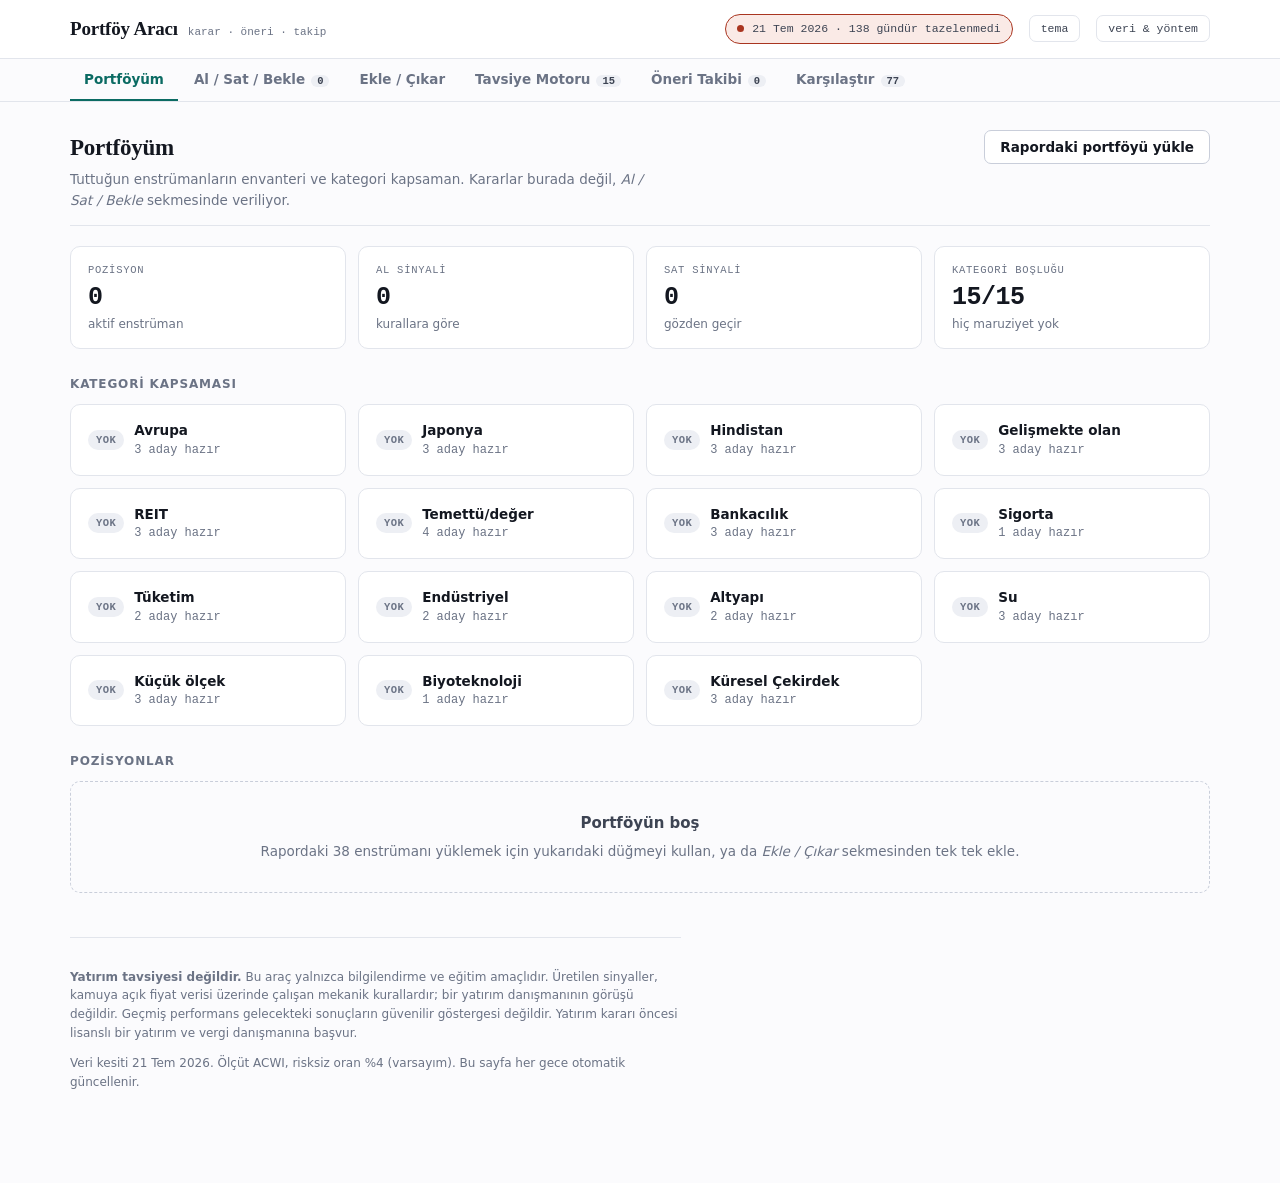
==== site/index.html @ 842c41c9 "İlk kurulum: portföy aracı + günlük veri hattı TEFAS ve Yahoo Finance'ten fiyat/künye çeken dayanıkl" ====
<!doctype html>
<html lang="tr">
<head>
<meta charset="utf-8">
<meta name="viewport" content="width=device-width, initial-scale=1">
<title>Portföy Aracı — Karar, Öneri ve Takip</title>
<meta name="description" content="TEFAS ve ABD ETF portföyü için kural tabanlı al/sat/bekle sinyalleri, kategori genişletme önerileri ve öneri performans takibi.">
<link rel="icon" href="data:image/svg+xml,<svg xmlns='http://www.w3.org/2000/svg' viewBox='0 0 100 100'><text y='.9em' font-size='90'>📊</text></svg>">
<link rel="stylesheet" href="styles.css">
</head>
<body>

<header class="topbar">
  <div class="topbar-in">
    <div class="brand">
      <h1>Portföy Aracı</h1>
      <span class="sub">karar · öneri · takip</span>
    </div>
    <div class="freshness" id="freshness" data-state="ok" title="Veri tazeliği">
      <span class="dot"></span><span id="freshText">yükleniyor…</span>
    </div>
    <button class="iconbtn" id="themeBtn" type="button" title="Tema değiştir">tema</button>
    <button class="iconbtn" id="drawerBtn" type="button">veri &amp; yöntem</button>
  </div>
</header>

<nav class="tabs" aria-label="Bölümler">
  <ul>
    <li><button type="button" data-tab="portfoy" aria-selected="true">Portföyüm</button></li>
    <li><button type="button" data-tab="karar" aria-selected="false">Al / Sat / Bekle<span class="badge" id="bKarar">0</span></button></li>
    <li><button type="button" data-tab="ekle" aria-selected="false">Ekle / Çıkar</button></li>
    <li><button type="button" data-tab="oneri" aria-selected="false">Tavsiye Motoru<span class="badge" id="bOneri">0</span></button></li>
    <li><button type="button" data-tab="takip" aria-selected="false">Öneri Takibi<span class="badge" id="bTakip">0</span></button></li>
    <li><button type="button" data-tab="pivot" aria-selected="false">Karşılaştır<span class="badge" id="bPivot">0</span></button></li>
  </ul>
</nav>

<div class="wrap">

  <!-- ============ PORTFÖYÜM ============ -->
  <section class="panel" id="p-portfoy">
    <div class="phead">
      <div class="t">
        <h2>Portföyüm</h2>
        <p>Tuttuğun enstrümanların envanteri ve kategori kapsaman. Kararlar burada değil,
           <em>Al / Sat / Bekle</em> sekmesinde veriliyor.</p>
      </div>
      <button class="btn ghost" id="seedBtn" type="button">Rapordaki portföyü yükle</button>
    </div>
    <div class="grid g4" id="portStats"></div>
    <h4 style="margin:26px 0 10px;font-size:12px;letter-spacing:.07em;text-transform:uppercase;color:var(--muted)">Kategori kapsaması</h4>
    <div class="grid g3" id="catCoverage"></div>
    <h4 style="margin:26px 0 10px;font-size:12px;letter-spacing:.07em;text-transform:uppercase;color:var(--muted)">Pozisyonlar</h4>
    <div id="portList"></div>
  </section>

  <!-- ============ AL/SAT/BEKLE ============ -->
  <section class="panel" id="p-karar" hidden>
    <div class="phead">
      <div class="t">
        <h2>Al / Sat / Bekle</h2>
        <p>Her pozisyon için kural tabanlı sinyal ve senin kararın <strong>ayrı ayrı</strong> tutulur.
           Sinyal bir öneri değil, ölçülebilir kuralların özetidir — kararı sen verirsin.</p>
      </div>
      <div class="seg" id="karFilter">
        <button type="button" data-f="hepsi" aria-pressed="true">Hepsi</button>
        <button type="button" data-f="AL" aria-pressed="false">Al</button>
        <button type="button" data-f="SAT" aria-pressed="false">Sat</button>
        <button type="button" data-f="BEKLE" aria-pressed="false">Bekle</button>
        <button type="button" data-f="ayrisan" aria-pressed="false">Ayrışan</button>
      </div>
    </div>
    <div class="note">
      <p class="nt">Sinyal nasıl üretiliyor</p>
      <p>İki sert kapı önce çalışır: <strong>bir yıldan kısa geçmiş</strong> ve
         <strong>doğrulanamamış kimlik</strong> doğrudan BEKLE verir — puanla telafi edilemez.
         Kapılardan geçenler alfa, Sharpe, maksimum düşüş, portföy içi çakışma, korelasyon ve
         gider oranı üzerinden puanlanır. <strong>Puan ≥ +3 → AL · ≤ −3 → SAT · arası BEKLE.</strong>
         Her kartta hangi kuralın ne yönde çalıştığı yazılıdır.</p>
    </div>
    <div class="grid" id="kararList"></div>
  </section>

  <!-- ============ EKLE / ÇIKAR ============ -->
  <section class="panel" id="p-ekle" hidden>
    <div class="phead">
      <div class="t">
        <h2>Ekle / Çıkar</h2>
        <p>Veri setinde bulunan bir kodu anında ekleyebilirsin. Bulunmayan bir kod istersen
           izleme listesine alınır ve <strong>ertesi günkü otomatik güncellemede</strong> araştırılıp veri setine katılır.</p>
      </div>
    </div>

    <div class="grid g2">
      <div class="card hi">
        <label class="fl" for="addInput">Fon / ETF kodu</label>
        <div style="display:flex;gap:8px">
          <input type="text" id="addInput" placeholder="örn. VGK, SCHD, TI2" autocomplete="off" spellcheck="false">
          <button class="btn" id="addBtn" type="button">Ekle</button>
        </div>
        <div id="addHint" style="margin-top:10px;font-size:13px;color:var(--muted)"></div>
        <div id="addResults" style="margin-top:12px"></div>
      </div>
      <div class="card">
        <div class="stat">
          <div class="k">İzleme listesi</div>
          <div class="v" id="queueCount">0</div>
          <div class="s">veri setinde olmayan, araştırılmak üzere kuyruğa alınan kodlar</div>
        </div>
        <div id="queueList" style="margin-top:12px"></div>
        <div style="margin-top:12px;display:flex;gap:8px;flex-wrap:wrap">
          <button class="btn ghost sm" id="queueCopy" type="button">İstek metnini kopyala</button>
          <button class="btn ghost sm" id="queueExport" type="button">watchlist.json indir</button>
        </div>
        <p style="font-size:12.5px;color:var(--muted);margin:10px 0 0">
          İndirdiğin dosyayı deponun kök dizinindeki <code style="font-family:var(--mono)">watchlist.json</code>
          ile değiştirip commit'lersen, sonraki günlük çalışma bu kodları otomatik çeker.
        </p>
      </div>
    </div>

    <h4 style="margin:26px 0 10px;font-size:12px;letter-spacing:.07em;text-transform:uppercase;color:var(--muted)">Çıkarılanlar</h4>
    <div id="removedList"></div>
  </section>

  <!-- ============ TAVSİYE MOTORU ============ -->
  <section class="panel" id="p-oneri" hidden>
    <div class="phead">
      <div class="t">
        <h2>Tavsiye Motoru</h2>
        <p>Portföyünde <strong>hiç maruziyetin olmayan</strong> kategoriler ve her biri için sıralanmış adaylar.
           Her istekte o kategoride henüz göstermediğim bir sonraki aday gelir.</p>
      </div>
      <button class="btn" id="newRecBtn" type="button">Yeni öneri getir</button>
    </div>
    <div class="note">
      <p class="nt">Sıralama nasıl yapılıyor</p>
      <p>Aday skoru dört bileşenden oluşur ve her kartta ayrı ayrı gösterilir:
         <strong>risk-ayarlı getiri</strong> (Sharpe), <strong>maliyet</strong> (gider oranı),
         <strong>çeşitlendirme katkısı</strong> (portföyünle en yüksek korelasyon — düşük olması iyi) ve
         <strong>ölçüt üstü getiri</strong> (alfa). Çeşitlendirme katkısına bilerek en yüksek ağırlığı verdim:
         zaten sahip olduğun bir riski tekrar satın almanın faydası yok.</p>
    </div>
    <div id="recCurrent"></div>
    <h4 style="margin:26px 0 10px;font-size:12px;letter-spacing:.07em;text-transform:uppercase;color:var(--muted)">Kategori boşlukları</h4>
    <div class="grid g2" id="gapList"></div>
  </section>

  <!-- ============ KARŞILAŞTIR (PİVOT) ============ -->
  <section class="panel" id="p-pivot" hidden>
    <div class="phead">
      <div class="t">
        <h2>Karşılaştır</h2>
        <p>Portföyündeki ve aday havuzundaki <strong id="pivotTotal">77</strong> enstrümanı serbestçe
           kesiştir: satıra ve sütuna istediğin boyutu koy, hücreye istediğin metriği ata.
           Bir hücreye tıklayınca altındaki fonları görürsün.</p>
      </div>
      <button class="btn ghost" id="pivotReset" type="button">Filtreleri temizle</button>
    </div>

    <div class="card" style="margin-bottom:16px">
      <div class="grid g4" style="margin-bottom:14px">
        <div>
          <label class="fl" for="pvRow">Satır</label>
          <select id="pvRow"></select>
        </div>
        <div>
          <label class="fl" for="pvCol">Sütun</label>
          <select id="pvCol"></select>
        </div>
        <div>
          <label class="fl" for="pvVal">Değer</label>
          <select id="pvVal"></select>
        </div>
        <div>
          <label class="fl" for="pvAgg">Toplama</label>
          <select id="pvAgg">
            <option value="ort">Ortalama</option>
            <option value="med">Medyan</option>
            <option value="top">Toplam</option>
            <option value="min">Min</option>
            <option value="mak">Maks</option>
          </select>
        </div>
      </div>
      <div id="pivotFilters"></div>
    </div>

    <div id="pivotTableWrap"></div>
    <div id="pivotDrill" style="margin-top:14px"></div>
  </section>

  <!-- ============ ÖNERİ TAKİBİ ============ -->
  <section class="panel" id="p-takip" hidden>
    <div class="phead">
      <div class="t">
        <h2>Öneri Takibi</h2>
        <p>Sana önerilen ama <strong>portföyüne eklemediğin</strong> fonların o günden bu yana gelişimi.
           Eklediklerin buradan çıkar — onlar artık bir portföy kararıdır, kaçırılmış bir öneri değil.</p>
      </div>
    </div>
    <div id="trackList"></div>
  </section>

  <footer class="legal">
    <p><strong>Yatırım tavsiyesi değildir.</strong> Bu araç yalnızca bilgilendirme ve eğitim amaçlıdır.
    Üretilen sinyaller, kamuya açık fiyat verisi üzerinde çalışan mekanik kurallardır; bir yatırım
    danışmanının görüşü değildir. Geçmiş performans gelecekteki sonuçların güvenilir göstergesi değildir.
    Yatırım kararı öncesi lisanslı bir yatırım ve vergi danışmanına başvur.</p>
    <p id="footMeta" style="margin-top:8px"></p>
  </footer>
</div>

<!-- ============ DRAWER ============ -->
<div class="drawer" id="drawer">
  <div class="sheet" role="dialog" aria-modal="true" aria-label="Veri ve yöntem">
    <div style="display:flex;align-items:flex-start;gap:12px">
      <div style="margin-right:auto">
        <h3>Veri &amp; Yöntem</h3>
        <p style="margin:0;color:var(--muted)" id="drawerMeta"></p>
      </div>
      <button class="iconbtn" id="drawerClose" type="button">kapat</button>
    </div>

    <p><a href="rapor.html" style="font-family:var(--mono);font-size:13px;color:var(--accent)">
      → 21 Tem 2026 tarihli ayrıntılı analiz raporu (sabit, güncellenmiyor)</a></p>

    <h4>Verinin kaynağı ve tazeliği</h4>
    <p>Fiyatlar her gece otomatik olarak TEFAS resmî API'sinden (TL cinsi fon fiyatları) ve
       Yahoo Finance'ten (USD cinsi ETF/hisse kapanışları) çekilir. Bir kaynak çökerse
       <strong>son başarılı veri korunur</strong> ve yukarıdaki tazelik göstergesi sararır —
       site boş veriyle bozulmaz.</p>
    <div id="healthBox"></div>

    <h4>Metodoloji</h4>
    <ul>
      <li><strong>Baz para birimi USD.</strong> TEFAS fonlarının TL fiyatları günlük USD/TRY ile
          bölünür; böylece TL değer kaybı kaynaklı yapay getiri ayrışır.</li>
      <li><strong>Beta ve korelasyon haftalık.</strong> TEFAS fon fiyatı gecikmeli açıklanır ve
          BIST/NYSE takvimleri örtüşmez; günlük veri betayı yapay olarak sıfıra çeker.</li>
      <li><strong>Bir yıldan kısa geçmişte yıllıklandırma yapılmaz.</strong> CAGR, Sharpe, Sortino
          ve alfa üretilmez — kısa seriyi yıllıklandırmak yanıltıcı sonuç verir.</li>
      <li><strong>Ölçüt MSCI ACWI</strong>, risksiz oran %4 (varsayım).</li>
      <li><strong>Çakışma yüzdeleri ilk ~25 varlık üzerinden</strong> hesaplanır, yani alt sınırdır.</li>
    </ul>

    <h4>Bilinen veri boşlukları</h4>
    <ul>
      <li>TEFAS fonlarının <strong>gider oranları</strong> kamuya açık API'de yayınlanmıyor.
          Bu fonlarda maliyet kuralı puanlamaya girmez — eksik veri ceza olarak yazılmaz.</li>
      <li>TEFAS fonlarının <strong>hisse bazlı içerikleri</strong> de yayınlanmıyor; bu yüzden
          TEFAS tarafındaki tekrar, çakışma yerine korelasyonla ölçülür.</li>
    </ul>

    <h4>Verilerin ve kararlarının saklanması</h4>
    <p>Portföyün, kararların ve öneri geçmişin <strong>yalnızca senin tarayıcında</strong> saklanır
       (localStorage). Sunucuya gönderilmez, depoya yazılmaz. Tarayıcı verisini temizlersen kaybolur —
       düzenli olarak yedek al.</p>
    <div style="display:flex;gap:8px;flex-wrap:wrap;margin-top:10px">
      <button class="btn ghost sm" id="exportBtn" type="button">Durumu indir (JSON)</button>
      <button class="btn ghost sm" id="importBtn" type="button">Yedekten yükle</button>
      <button class="btn ghost sm" id="resetBtn" type="button">Sıfırla</button>
      <input type="file" id="importFile" accept="application/json,.json" hidden>
    </div>
    <p style="margin-top:8px" id="lastExport"></p>
  </div>
</div>

<div class="toast" id="toast" hidden></div>

<script src="app.js"></script>
</body>
</html>
---- site/styles.css ----
/* Portföy aracı — rapor ile aynı jeton ailesi, farklı bilgi mimarisi.
   Rapor bir BELGE (tek kolon, kaydırılır); bu bir ARAÇ (sekmeli, taranır). */

:root {
  --bg: #FBFBFD; --surface: #FFFFFF; --surface-2: #F5F6F9; --surface-3: #EDEFF4;
  --ink: #131720; --ink-2: #3D4453; --muted: #6B7385;
  --rule: #E2E5EC; --rule-strong: #C9CEDA;
  --accent: #0B6B63; --accent-ink: #FFFFFF; --accent-soft: #E4F0EE;
  --pos: #0E7256; --neg: #A93520; --warn: #8A5A00;
  --pos-bg: #E6F2ED; --neg-bg: #FAEAE6; --warn-bg: #F8EFDC;
  --shadow: 0 1px 2px rgba(19,23,32,.05), 0 8px 24px -12px rgba(19,23,32,.12);

  --serif: ui-serif, "Iowan Old Style", "Palatino Linotype", Palatino, Georgia, serif;
  --sans: system-ui, -apple-system, "Segoe UI", Roboto, "Helvetica Neue", sans-serif;
  --mono: ui-monospace, "SF Mono", SFMono-Regular, Menlo, Consolas, monospace;
}
@media (prefers-color-scheme: dark) {
  :root {
    --bg: #0B0E13; --surface: #121722; --surface-2: #171D29; --surface-3: #1E2532;
    --ink: #E7EAF1; --ink-2: #B9C0CE; --muted: #868FA1;
    --rule: #222A38; --rule-strong: #333D4E;
    --accent: #46C9BC; --accent-ink: #06231F; --accent-soft: #10302E;
    --pos: #4FD198; --neg: #FF8E72; --warn: #EDB544;
    --pos-bg: #102A22; --neg-bg: #2E1712; --warn-bg: #2B2110;
    --shadow: 0 1px 2px rgba(0,0,0,.4), 0 8px 24px -12px rgba(0,0,0,.6);
  }
}
:root[data-theme="dark"] {
  --bg: #0B0E13; --surface: #121722; --surface-2: #171D29; --surface-3: #1E2532;
  --ink: #E7EAF1; --ink-2: #B9C0CE; --muted: #868FA1;
  --rule: #222A38; --rule-strong: #333D4E;
  --accent: #46C9BC; --accent-ink: #06231F; --accent-soft: #10302E;
  --pos: #4FD198; --neg: #FF8E72; --warn: #EDB544;
  --pos-bg: #102A22; --neg-bg: #2E1712; --warn-bg: #2B2110;
  --shadow: 0 1px 2px rgba(0,0,0,.4), 0 8px 24px -12px rgba(0,0,0,.6);
}
:root[data-theme="light"] {
  --bg: #FBFBFD; --surface: #FFFFFF; --surface-2: #F5F6F9; --surface-3: #EDEFF4;
  --ink: #131720; --ink-2: #3D4453; --muted: #6B7385;
  --rule: #E2E5EC; --rule-strong: #C9CEDA;
  --accent: #0B6B63; --accent-ink: #FFFFFF; --accent-soft: #E4F0EE;
  --pos: #0E7256; --neg: #A93520; --warn: #8A5A00;
  --pos-bg: #E6F2ED; --neg-bg: #FAEAE6; --warn-bg: #F8EFDC;
  --shadow: 0 1px 2px rgba(19,23,32,.05), 0 8px 24px -12px rgba(19,23,32,.12);
}

* { box-sizing: border-box; }
html { -webkit-text-size-adjust: 100%; }
body {
  margin: 0; background: var(--bg); color: var(--ink);
  font-family: var(--sans); font-size: 15px; line-height: 1.55;
  -webkit-font-smoothing: antialiased;
}
.num { font-family: var(--mono); font-variant-numeric: tabular-nums; }
.pos { color: var(--pos); } .neg { color: var(--neg); } .warnc { color: var(--warn); }
.wrap { max-width: 1180px; margin: 0 auto; padding: 0 20px 80px; }

/* ---------- üst şerit ---------- */
.topbar { border-bottom: 1px solid var(--rule); background: var(--surface); }
.topbar-in {
  max-width: 1180px; margin: 0 auto; padding: 14px 20px;
  display: flex; align-items: center; gap: 16px; flex-wrap: wrap;
}
.brand { display: flex; align-items: baseline; gap: 10px; margin-right: auto; }
.brand h1 {
  font-family: var(--serif); font-size: 19px; font-weight: 600; margin: 0;
  letter-spacing: -.01em;
}
.brand .sub { font-family: var(--mono); font-size: 11px; color: var(--muted); }

.freshness {
  display: flex; align-items: center; gap: 8px;
  font-family: var(--mono); font-size: 11.5px;
  padding: 5px 11px; border-radius: 100px; border: 1px solid var(--rule);
  background: var(--surface-2); color: var(--ink-2);
}
.freshness .dot { width: 7px; height: 7px; border-radius: 50%; background: var(--pos); flex: none; }
.freshness[data-state="stale"] .dot { background: var(--warn); }
.freshness[data-state="broken"] .dot { background: var(--neg); }
.freshness[data-state="stale"] { border-color: var(--warn); background: var(--warn-bg); }
.freshness[data-state="broken"] { border-color: var(--neg); background: var(--neg-bg); }

.iconbtn {
  border: 1px solid var(--rule); background: var(--surface); color: var(--ink-2);
  border-radius: 7px; padding: 6px 11px; cursor: pointer;
  font-family: var(--mono); font-size: 11.5px;
}
.iconbtn:hover { background: var(--surface-2); color: var(--ink); }
.iconbtn:focus-visible { outline: 2px solid var(--accent); outline-offset: 1px; }

/* ---------- sekmeler ---------- */
nav.tabs {
  position: sticky; top: 0; z-index: 30;
  background: color-mix(in srgb, var(--bg) 93%, transparent);
  backdrop-filter: blur(10px);
  border-bottom: 1px solid var(--rule);
  overflow-x: auto;
}
nav.tabs ul {
  display: flex; gap: 2px; list-style: none; margin: 0 auto; padding: 0 20px;
  max-width: 1180px; white-space: nowrap;
}
nav.tabs button {
  border: none; background: none; cursor: pointer; color: var(--muted);
  font-family: var(--sans); font-size: 13.5px; font-weight: 550;
  padding: 12px 14px; border-bottom: 2px solid transparent;
}
nav.tabs button:hover { color: var(--ink); }
nav.tabs button[aria-selected="true"] { color: var(--accent); border-bottom-color: var(--accent); }
nav.tabs button:focus-visible { outline: 2px solid var(--accent); outline-offset: -2px; }
nav.tabs .badge {
  display: inline-block; margin-left: 6px; padding: 0 6px; border-radius: 100px;
  background: var(--surface-3); color: var(--ink-2);
  font-family: var(--mono); font-size: 10.5px; font-weight: 600;
}

/* ---------- panel başlığı ---------- */
.panel { padding-top: 28px; }
.panel[hidden] { display: none; }
.phead {
  display: flex; align-items: flex-start; gap: 16px; flex-wrap: wrap;
  margin-bottom: 20px; padding-bottom: 14px; border-bottom: 1px solid var(--rule);
}
.phead .t { margin-right: auto; }
.phead h2 {
  font-family: var(--serif); font-size: 23px; font-weight: 600;
  margin: 0 0 4px; letter-spacing: -.01em;
}
.phead p { margin: 0; color: var(--muted); font-size: 13.5px; max-width: 68ch; }

.btn {
  border: 1px solid var(--accent); background: var(--accent); color: var(--accent-ink);
  border-radius: 7px; padding: 8px 15px; cursor: pointer;
  font-family: var(--sans); font-size: 13.5px; font-weight: 600;
}
.btn:hover { filter: brightness(1.08); }
.btn:disabled { opacity: .45; cursor: not-allowed; filter: none; }
.btn:focus-visible { outline: 2px solid var(--accent); outline-offset: 2px; }
.btn.ghost { background: var(--surface); color: var(--ink); border-color: var(--rule-strong); }
.btn.ghost:hover { background: var(--surface-2); }
.btn.sm { padding: 5px 10px; font-size: 12px; }

/* ---------- kartlar / ızgara ---------- */
.grid { display: grid; gap: 12px; }
.g2 { grid-template-columns: repeat(auto-fit, minmax(330px, 1fr)); }
.g3 { grid-template-columns: repeat(auto-fit, minmax(230px, 1fr)); }
.g4 { grid-template-columns: repeat(auto-fit, minmax(170px, 1fr)); }

.card {
  background: var(--surface); border: 1px solid var(--rule);
  border-radius: 10px; padding: 15px 17px;
}
.card.hi { box-shadow: var(--shadow); }
.stat .k {
  font-family: var(--mono); font-size: 10.5px; letter-spacing: .07em;
  text-transform: uppercase; color: var(--muted); margin-bottom: 6px;
}
.stat .v {
  font-family: var(--mono); font-variant-numeric: tabular-nums;
  font-size: 25px; font-weight: 600; line-height: 1.05; letter-spacing: -.02em;
}
.stat .s { font-size: 12px; color: var(--muted); margin-top: 4px; }

/* ---------- çipler ---------- */
.chip {
  display: inline-block; padding: 2px 8px; border-radius: 100px;
  font-family: var(--mono); font-size: 10.5px; font-weight: 650;
  letter-spacing: .04em; text-transform: uppercase; white-space: nowrap;
}
.chip-al { background: var(--pos-bg); color: var(--pos); }
.chip-sat { background: var(--neg-bg); color: var(--neg); }
.chip-bekle { background: var(--warn-bg); color: var(--warn); }
.chip-n { background: var(--surface-3); color: var(--muted); }
.chip-acc { background: var(--accent-soft); color: var(--accent); }

/* ---------- tablo ---------- */
.scroll { overflow-x: auto; border: 1px solid var(--rule); border-radius: 10px; background: var(--surface); }
table { border-collapse: collapse; width: 100%; font-size: 13px; }
th, td { padding: 8px 12px; text-align: right; white-space: nowrap; border-bottom: 1px solid var(--rule); }
th {
  background: var(--surface-2); font-size: 10.5px; font-weight: 700;
  letter-spacing: .05em; text-transform: uppercase; color: var(--muted);
  position: sticky; top: 0; z-index: 1;
}
th:first-child, td:first-child { text-align: left; }
td.l, th.l { text-align: left; white-space: normal; }
tbody tr:last-child td { border-bottom: none; }
tbody tr:hover { background: var(--surface-2); }
.tick { font-family: var(--mono); font-weight: 650; font-size: 12.5px; }

/* ---------- karar satırı ---------- */
.decision {
  display: grid; grid-template-columns: 1fr auto; gap: 14px; align-items: start;
  background: var(--surface); border: 1px solid var(--rule);
  border-left: 3px solid var(--rule-strong); border-radius: 0 10px 10px 0;
  padding: 14px 16px;
}
.decision[data-sig="AL"] { border-left-color: var(--pos); }
.decision[data-sig="SAT"] { border-left-color: var(--neg); }
.decision[data-sig="BEKLE"] { border-left-color: var(--warn); }
.decision .hd { display: flex; align-items: center; gap: 9px; flex-wrap: wrap; margin-bottom: 7px; }
.decision .nm { font-size: 13px; color: var(--muted); }
.decision ul { margin: 6px 0 0; padding-left: 17px; font-size: 12.5px; color: var(--ink-2); }
.decision li { margin-bottom: 3px; }
.actions { display: flex; flex-direction: column; gap: 6px; align-items: stretch; }
.actions .row { display: flex; gap: 5px; }
.actions label {
  font-family: var(--mono); font-size: 10px; letter-spacing: .06em;
  text-transform: uppercase; color: var(--muted); text-align: right;
}
.seg { display: inline-flex; border: 1px solid var(--rule-strong); border-radius: 7px; overflow: hidden; }
.seg button {
  border: none; background: var(--surface); color: var(--muted); cursor: pointer;
  font-family: var(--mono); font-size: 11px; font-weight: 650; padding: 5px 10px;
  border-right: 1px solid var(--rule);
}
.seg button:last-child { border-right: none; }
.seg button:hover { background: var(--surface-2); color: var(--ink); }
.seg button[aria-pressed="true"] { background: var(--accent); color: var(--accent-ink); }
.seg button:focus-visible { outline: 2px solid var(--accent); outline-offset: -2px; }

/* ---------- form ---------- */
input[type="text"], input[type="number"], textarea, select {
  font-family: var(--sans); font-size: 14px; color: var(--ink);
  background: var(--surface); border: 1px solid var(--rule-strong);
  border-radius: 7px; padding: 8px 11px; width: 100%;
}
input:focus, textarea:focus, select:focus { outline: 2px solid var(--accent); outline-offset: -1px; border-color: var(--accent); }
label.fl {
  display: block; font-family: var(--mono); font-size: 10.5px; letter-spacing: .06em;
  text-transform: uppercase; color: var(--muted); margin-bottom: 5px;
}

/* ---------- uyarı kutuları ---------- */
.note {
  border: 1px solid var(--rule); border-left: 3px solid var(--accent);
  background: var(--surface); border-radius: 0 9px 9px 0;
  padding: 13px 16px; margin-bottom: 16px; font-size: 13.5px;
}
.note.warn { border-left-color: var(--warn); background: var(--warn-bg); }
.note.crit { border-left-color: var(--neg); background: var(--neg-bg); }
.note .nt {
  font-family: var(--mono); font-size: 10.5px; font-weight: 700;
  letter-spacing: .09em; text-transform: uppercase; margin-bottom: 5px; color: var(--accent);
}
.note.warn .nt { color: var(--warn); } .note.crit .nt { color: var(--neg); }
.note p { margin: 0; }
.note p + p { margin-top: 7px; }

.empty {
  border: 1px dashed var(--rule-strong); border-radius: 10px;
  padding: 30px 22px; text-align: center; color: var(--muted); font-size: 13.5px;
}
.empty strong { display: block; color: var(--ink-2); font-size: 15px; margin-bottom: 6px; }

/* ---------- sparkline ---------- */
.spark { display: block; width: 100%; height: 44px; overflow: visible; }
.spark path.line { fill: none; stroke: var(--accent); stroke-width: 1.6; }
.spark path.area { fill: var(--accent); opacity: .10; stroke: none; }
.spark circle.end { fill: var(--accent); }
.spark line.base { stroke: var(--rule-strong); stroke-width: 1; stroke-dasharray: 2 3; }

/* ---------- drawer ---------- */
.drawer {
  position: fixed; inset: 0; z-index: 60; display: none;
  background: rgba(8,11,16,.45);
}
.drawer[open] { display: block; }
.drawer .sheet {
  position: absolute; right: 0; top: 0; bottom: 0; width: min(520px, 94vw);
  background: var(--surface); border-left: 1px solid var(--rule-strong);
  padding: 22px; overflow-y: auto;
}
.drawer h3 { font-family: var(--serif); font-size: 19px; margin: 0 0 4px; }
.drawer h4 {
  font-size: 11.5px; font-weight: 700; letter-spacing: .07em; text-transform: uppercase;
  color: var(--muted); margin: 22px 0 8px;
}
.drawer p, .drawer li { font-size: 13.5px; color: var(--ink-2); }
.drawer code {
  font-family: var(--mono); font-size: 12px; background: var(--surface-2);
  padding: 1px 5px; border-radius: 3px; word-break: break-all;
}

/* ---------- pivot: filtre çipleri ---------- */
.filtergrp { margin-bottom: 12px; }
.filtergrp:last-child { margin-bottom: 0; }
.filtergrp .fl2 {
  font-family: var(--mono); font-size: 10.5px; letter-spacing: .06em; text-transform: uppercase;
  color: var(--muted); margin-bottom: 6px; display: flex; align-items: center; gap: 8px;
}
.filtergrp .fl2 button {
  border: none; background: none; color: var(--accent); cursor: pointer;
  font-family: var(--mono); font-size: 10px; text-transform: none; letter-spacing: 0;
}
.chiprow { display: flex; flex-wrap: wrap; gap: 6px; }
.fchip {
  border: 1px solid var(--rule-strong); background: var(--surface); color: var(--ink-2);
  border-radius: 100px; padding: 4px 11px; cursor: pointer;
  font-family: var(--sans); font-size: 12px; font-weight: 550;
}
.fchip:hover { background: var(--surface-2); }
.fchip[aria-pressed="true"] { background: var(--accent); border-color: var(--accent); color: var(--accent-ink); }
.fchip .n { font-family: var(--mono); opacity: .7; margin-left: 5px; }
.fchip:focus-visible { outline: 2px solid var(--accent); outline-offset: 1px; }

/* ---------- pivot: ısı haritalı tablo ---------- */
.pivot-table { border-collapse: collapse; width: 100%; font-size: 13px; }
.pivot-table th, .pivot-table td {
  padding: 0; border: 1px solid var(--rule); text-align: center; white-space: nowrap;
}
.pivot-table th {
  background: var(--surface-2); font-size: 11px; font-weight: 700; padding: 8px 12px;
  color: var(--ink-2); position: sticky; top: 0;
}
.pivot-table th.rowhead {
  text-align: left; background: var(--surface-3); position: sticky; left: 0; z-index: 2;
  font-family: var(--mono); font-weight: 650;
}
.pivot-table th.corner { position: sticky; left: 0; top: 0; z-index: 3; }
.pcell {
  display: block; width: 100%; height: 100%; padding: 10px 14px; cursor: pointer;
  border: none; background: none; font-family: var(--mono); font-variant-numeric: tabular-nums;
  font-size: 13px; font-weight: 600; color: var(--ink);
}
.pcell:hover { outline: 2px solid var(--accent); outline-offset: -2px; }
.pcell:focus-visible { outline: 2px solid var(--accent); outline-offset: -2px; }
.pcell .n { display: block; font-size: 10px; font-weight: 500; color: var(--muted); margin-top: 2px; }
.pcell.empty { color: var(--muted); font-weight: 400; cursor: default; }
.pcell.selected { outline: 2px solid var(--ink); outline-offset: -2px; }

.drill-list { display: flex; flex-direction: column; gap: 1px; }
.drill-row {
  display: grid; grid-template-columns: 70px 1fr auto; gap: 12px; align-items: center;
  background: var(--surface); padding: 8px 14px; border-bottom: 1px solid var(--rule);
}
.drill-row:first-child { border-radius: 10px 10px 0 0; }
.drill-row:last-child { border-radius: 0 0 10px 10px; border-bottom: none; }
.drill-row .nm { font-size: 12.5px; color: var(--muted); overflow: hidden; text-overflow: ellipsis; }

footer.legal {
  margin-top: 44px; padding-top: 18px; border-top: 1px solid var(--rule);
  font-size: 12px; color: var(--muted); max-width: 80ch;
}

.toast {
  position: fixed; left: 50%; bottom: 26px; transform: translateX(-50%);
  background: var(--ink); color: var(--bg); padding: 10px 18px; border-radius: 8px;
  font-size: 13.5px; z-index: 80; box-shadow: var(--shadow);
}
.toast[hidden] { display: none; }

@media (max-width: 640px) {
  .wrap { padding: 0 14px 60px; }
  .decision { grid-template-columns: 1fr; }
  .actions { align-items: flex-start; }
  .actions label { text-align: left; }
}
@media (prefers-reduced-motion: reduce) { * { animation: none !important; transition: none !important; } }
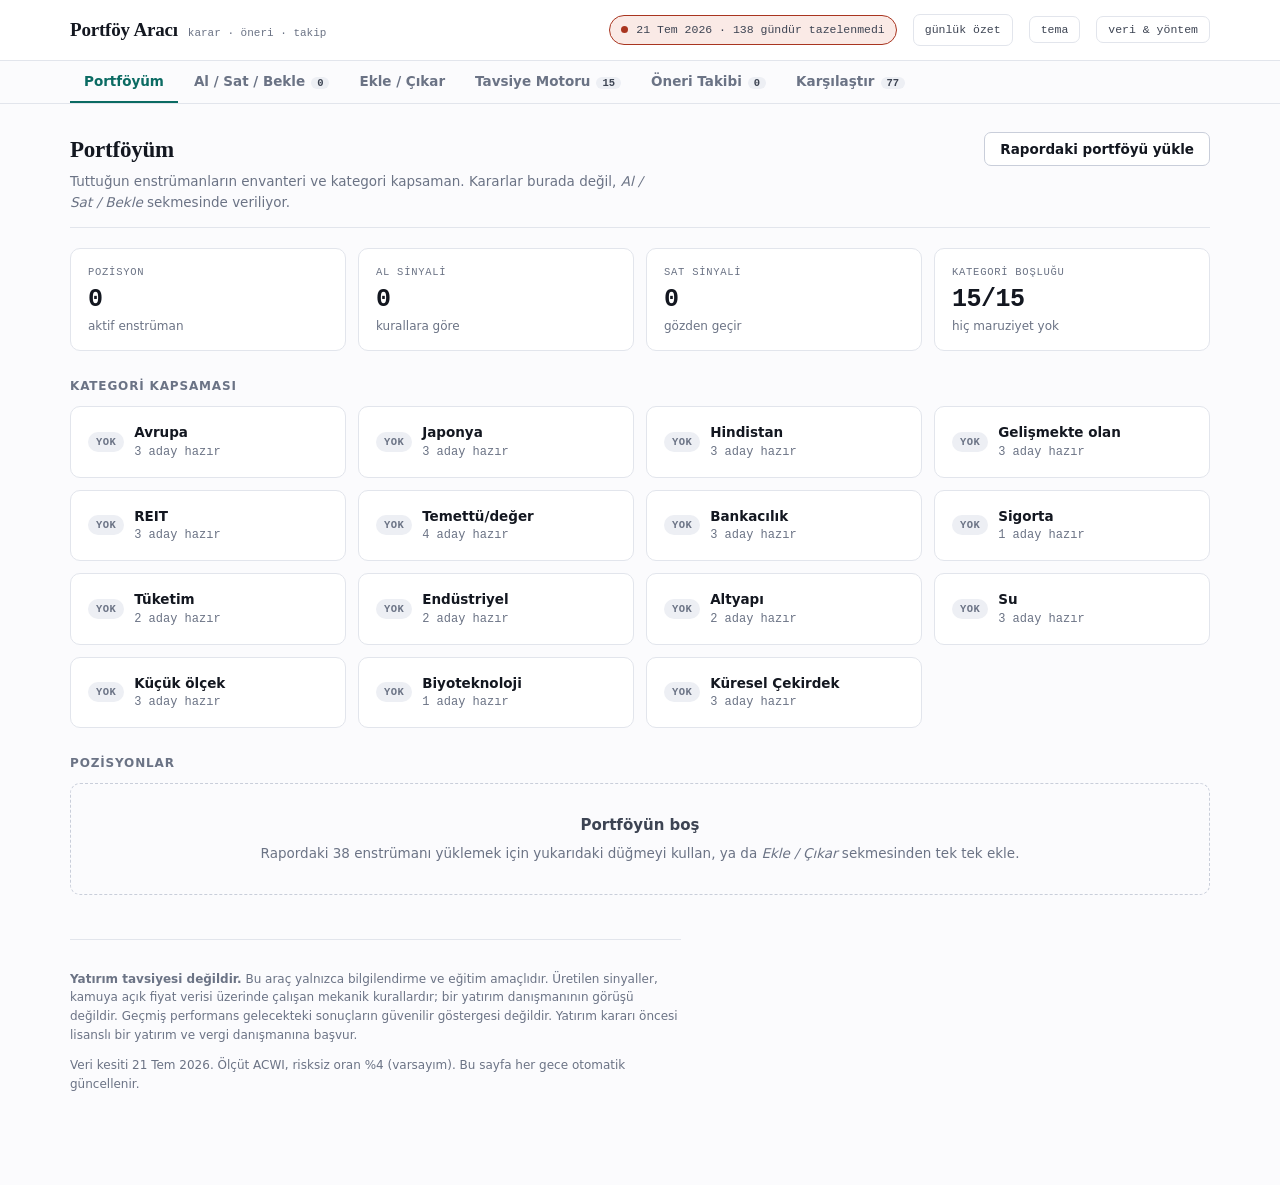
==== commit ac9cc5fc: "Enstrüman detay paneli, serbest fon karşılaştırma ve günlük özet sayfası - Her enstrümana aynı temad" ====
--- a/site/index.html
+++ b/site/index.html
@@ -19,6 +19,7 @@
     <div class="freshness" id="freshness" data-state="ok" title="Veri tazeliği">
       <span class="dot"></span><span id="freshText">yükleniyor…</span>
     </div>
+    <a class="iconbtn" href="ozet.html" style="text-decoration:none;display:inline-block" title="Maile eklemek için sabit link">günlük özet</a>
     <button class="iconbtn" id="themeBtn" type="button" title="Tema değiştir">tema</button>
     <button class="iconbtn" id="drawerBtn" type="button">veri &amp; yöntem</button>
   </div>
@@ -158,6 +159,23 @@
       <button class="btn ghost" id="pivotReset" type="button">Filtreleri temizle</button>
     </div>
 
+    <h3 style="margin:0 0 10px">Fonları yan yana karşılaştır</h3>
+    <p style="margin:0 0 12px;color:var(--muted);font-size:13.5px">
+      Birkaç fon seç, tüm metrikleri tek tabloda yan yana gör. Bir kodun üstüne tıklayınca
+      tam geçmişini ve emsal karşılaştırmasını gösteren detay paneli açılır.
+    </p>
+    <div class="card" style="margin-bottom:24px">
+      <div class="cmp-pick-row">
+        <div class="cmp-results" style="flex:1">
+          <input type="text" id="cmpInput" placeholder="Fon veya ETF ara (örn. QQQM, sağlık, Avrupa)" autocomplete="off" spellcheck="false">
+          <div id="cmpDropdown"></div>
+        </div>
+        <span style="font-size:12px;color:var(--muted)" id="cmpCount">0/6 seçili</span>
+      </div>
+      <div id="cmpTable"></div>
+    </div>
+
+    <h3 style="margin:0 0 10px">Grup karşılaştırma (pivot)</h3>
     <div class="card" style="margin-bottom:16px">
       <div class="grid g4" style="margin-bottom:14px">
         <div>
@@ -266,6 +284,17 @@
   </div>
 </div>
 
+<!-- ============ ENSTRÜMAN DETAYI ============ -->
+<div class="drawer" id="detailDrawer">
+  <div class="sheet" role="dialog" aria-modal="true" aria-label="Enstrüman detayı">
+    <div style="display:flex;align-items:flex-start;gap:12px;margin-bottom:16px">
+      <div id="detailHead" style="margin-right:auto"></div>
+      <button class="iconbtn" id="detailClose" type="button">kapat</button>
+    </div>
+    <div id="detailBody"></div>
+  </div>
+</div>
+
 <div class="toast" id="toast" hidden></div>
 
 <script src="app.js"></script>
--- a/site/styles.css
+++ b/site/styles.css
@@ -187,6 +187,12 @@
 tbody tr:last-child td { border-bottom: none; }
 tbody tr:hover { background: var(--surface-2); }
 .tick { font-family: var(--mono); font-weight: 650; font-size: 12.5px; }
+.tick-btn {
+  background: none; border: none; padding: 0; margin: 0; cursor: pointer;
+  color: var(--ink); text-decoration-color: var(--accent); text-underline-offset: 3px;
+}
+.tick-btn:hover { color: var(--accent); text-decoration: underline; }
+.tick-btn:focus-visible { outline: 2px solid var(--accent); outline-offset: 2px; border-radius: 2px; }
 
 /* ---------- karar satırı ---------- */
 .decision {
@@ -271,6 +277,8 @@
   background: var(--surface); border-left: 1px solid var(--rule-strong);
   padding: 22px; overflow-y: auto;
 }
+/* Detay paneli geniş bir emsal karşılaştırma tablosu taşıyor — daha geniş. */
+#detailDrawer .sheet { width: min(760px, 96vw); }
 .drawer h3 { font-family: var(--serif); font-size: 19px; margin: 0 0 4px; }
 .drawer h4 {
   font-size: 11.5px; font-weight: 700; letter-spacing: .07em; text-transform: uppercase;
@@ -281,6 +289,54 @@
   font-family: var(--mono); font-size: 12px; background: var(--surface-2);
   padding: 1px 5px; border-radius: 3px; word-break: break-all;
 }
+
+/* ---------- detay paneli: aralık grafiği ---------- */
+.detail-chart { width: 100%; height: 150px; display: block; overflow: visible; }
+.detail-chart .grid-line { stroke: var(--rule); stroke-width: 1; }
+.detail-chart .line { fill: none; stroke: var(--accent); stroke-width: 1.8; }
+.detail-chart .line.neg-line { stroke: var(--neg); }
+.detail-chart .area { fill: var(--accent); opacity: .09; stroke: none; }
+.detail-chart .area.neg-area { fill: var(--neg); }
+.detail-chart .end { fill: var(--accent); }
+.detail-chart .end.neg-end { fill: var(--neg); }
+.detail-chart .axlab { font-family: var(--mono); font-size: 10px; fill: var(--muted); }
+.range-headline {
+  display: flex; align-items: baseline; gap: 12px; margin-bottom: 10px; flex-wrap: wrap;
+}
+.range-headline .big { font-family: var(--mono); font-variant-numeric: tabular-nums;
+  font-size: 32px; font-weight: 650; letter-spacing: -.02em; }
+.range-headline .lbl { font-size: 12.5px; color: var(--muted); }
+
+/* ---------- emsal / karşılaştırma tablosu ---------- */
+.cmp-row-self { background: var(--accent-soft); }
+.cmp-row-self td:first-child { font-weight: 700; }
+.fee-flag { font-size: 12px; color: var(--warn); margin-top: 8px; }
+.cmp-remove {
+  border: none; background: none; color: var(--muted); cursor: pointer;
+  font-size: 15px; line-height: 1; padding: 2px 4px;
+}
+.cmp-remove:hover { color: var(--neg); }
+.cmp-pick-row { display: flex; gap: 8px; align-items: center; margin-bottom: 12px; }
+.cmp-pick-row input { flex: 1; }
+.cmp-results {
+  position: relative;
+}
+.cmp-dropdown {
+  position: absolute; top: calc(100% + 4px); left: 0; right: 0; z-index: 10;
+  background: var(--surface); border: 1px solid var(--rule-strong); border-radius: 8px;
+  box-shadow: var(--shadow); max-height: 260px; overflow-y: auto;
+}
+.cmp-dropdown .item {
+  display: flex; align-items: center; gap: 9px; padding: 8px 12px; cursor: pointer;
+  border-bottom: 1px solid var(--rule);
+  background: none; border-left: none; border-right: none; border-top: none;
+  width: 100%; text-align: left; font: inherit; color: inherit;
+}
+.cmp-dropdown .item:focus-visible { outline: 2px solid var(--accent); outline-offset: -2px; }
+.cmp-dropdown .item:last-child { border-bottom: none; }
+.cmp-dropdown .item:hover { background: var(--surface-2); }
+.cmp-dropdown .nm2 { font-size: 12.5px; color: var(--muted); overflow: hidden;
+  text-overflow: ellipsis; white-space: nowrap; margin-right: auto; }
 
 /* ---------- pivot: filtre çipleri ---------- */
 .filtergrp { margin-bottom: 12px; }
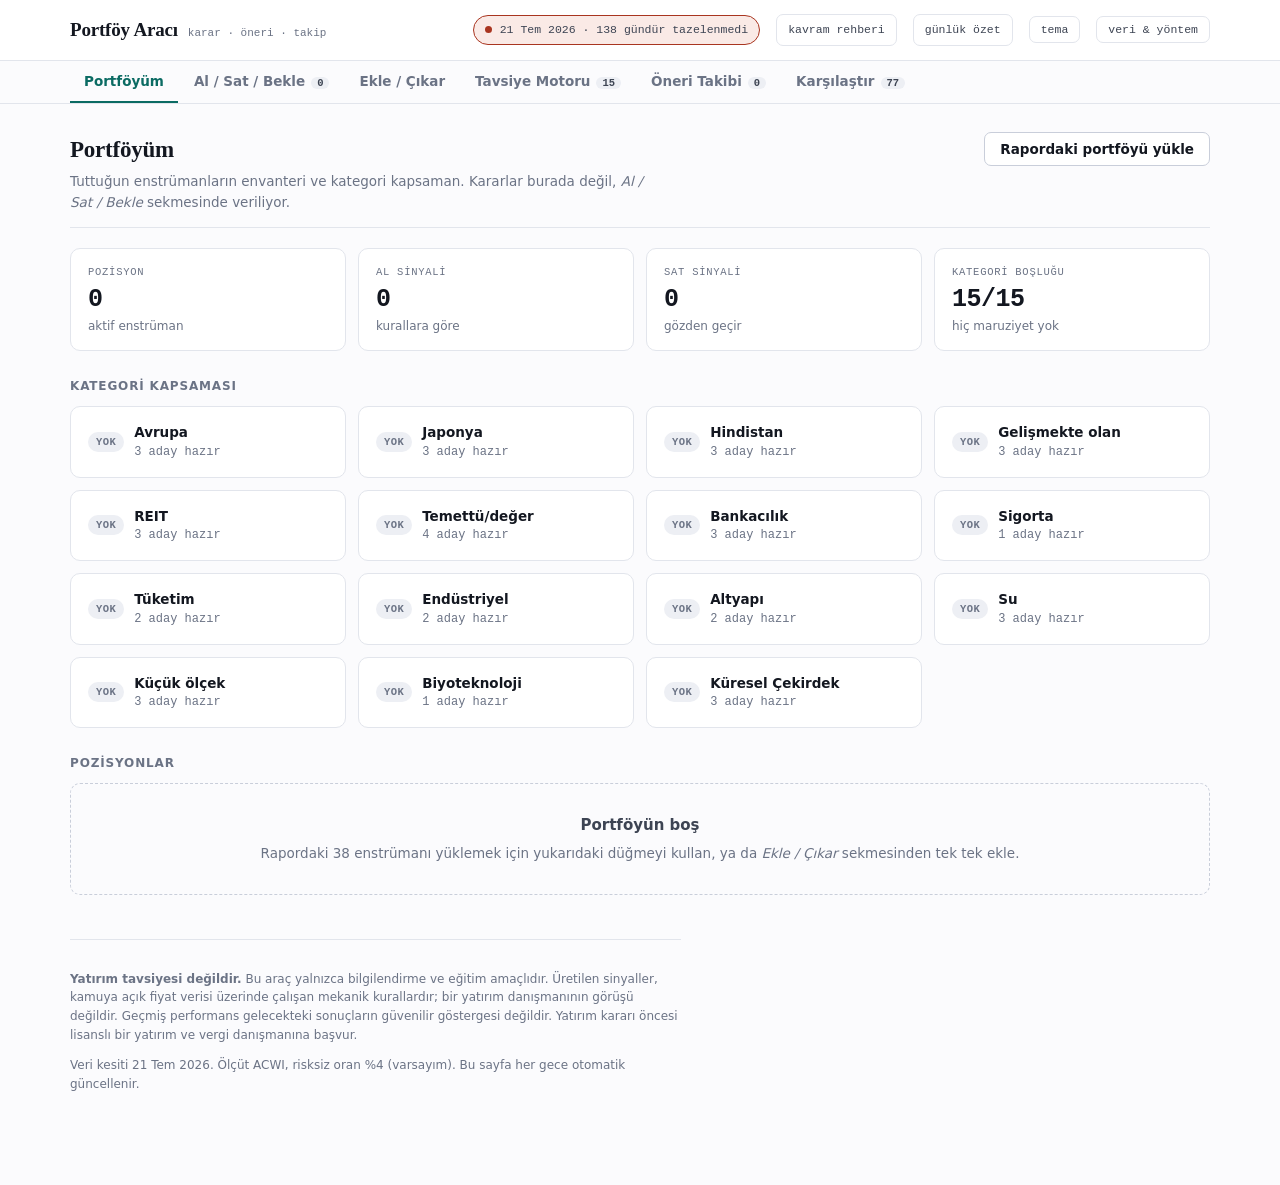
==== commit 13f7872c: "Kavram rehberi: metrikleri gerçek portföy verisiyle örnekleyen sayfa Yeni rehber.html — ozet.html gi" ====
--- a/site/index.html
+++ b/site/index.html
@@ -19,6 +19,7 @@
     <div class="freshness" id="freshness" data-state="ok" title="Veri tazeliği">
       <span class="dot"></span><span id="freshText">yükleniyor…</span>
     </div>
+    <a class="iconbtn" href="rehber.html" style="text-decoration:none;display:inline-block" title="Metrikleri gerçek örneklerle açıklayan rehber">kavram rehberi</a>
     <a class="iconbtn" href="ozet.html" style="text-decoration:none;display:inline-block" title="Maile eklemek için sabit link">günlük özet</a>
     <button class="iconbtn" id="themeBtn" type="button" title="Tema değiştir">tema</button>
     <button class="iconbtn" id="drawerBtn" type="button">veri &amp; yöntem</button>
@@ -89,6 +90,47 @@
         <h2>Ekle / Çıkar</h2>
         <p>Veri setinde bulunan bir kodu anında ekleyebilirsin. Bulunmayan bir kod istersen
            izleme listesine alınır ve <strong>ertesi günkü otomatik güncellemede</strong> araştırılıp veri setine katılır.</p>
+      </div>
+    </div>
+
+    <div class="card" id="ghCard" style="margin-bottom:16px">
+      <div id="ghSetup">
+        <label class="fl">GitHub bağlantısı — tam otomatik ekleme</label>
+        <p style="font-size:13px;color:var(--ink-2);margin:4px 0 12px">
+          Bağlarsan "Ekle" dediğin kod indirme/commit'leme olmadan doğrudan depoya yazılır ve
+          otomatik güncelleme hemen tetiklenir. Bağlamazsan aşağıdaki indir-ve-commit'le akışı
+          çalışmaya devam eder — hiçbir şey kırılmaz.
+        </p>
+        <a class="btn ghost sm" href="https://github.com/settings/personal-access-tokens/new" target="_blank" rel="noopener" style="text-decoration:none;display:inline-block;margin-bottom:12px">GitHub jetonu oluştur ↗</a>
+        <ol style="font-size:12.5px;color:var(--ink-2);margin:0 0 14px;padding-left:18px">
+          <li><b>Resource owner:</b> kendi hesabın</li>
+          <li><b>Repository access:</b> "Only select repositories" → <code style="font-family:var(--mono)">portfoy-analiz</code> — asla "All repositories" seçme</li>
+          <li><b>Permissions → Repository permissions → Contents:</b> Read and write (zorunlu)</li>
+          <li><b>Actions:</b> Read and write (isteğe bağlı — anlık tetikleme ve durum takibi için)</li>
+          <li>Generate token → jetonu kopyala (bir daha gösterilmez)</li>
+        </ol>
+        <div style="display:flex;gap:8px">
+          <input type="text" id="ghTokenInput" placeholder="github_pat_..." autocomplete="off" spellcheck="false" style="font-family:var(--mono);font-size:12.5px">
+          <button class="btn sm" id="ghSaveBtn" type="button">Kaydet</button>
+        </div>
+        <div id="ghStatus" style="margin-top:8px;font-size:12.5px"></div>
+        <details style="margin-top:12px">
+          <summary style="font-size:12px;color:var(--muted);cursor:pointer">Bu jeton ne yapabilir, ne yapamaz?</summary>
+          <div class="assume" style="margin-top:8px">
+            <p style="margin:0 0 6px"><b>Yapabilir:</b> Yalnızca <code style="font-family:var(--mono)">portfoy-analiz</code> deposuna
+               dosya yazmak ve (izin verdiysen) otomatik güncellemeyi tetiklemek.</p>
+            <p style="margin:0 0 6px"><b>Yapamaz:</b> Başka depolara erişmek, hesap ayarlarını değiştirmek, e-postana ulaşmak —
+               GitHub'ın "fine-grained" jeton sistemi bunu teknik olarak garanti eder.</p>
+            <p style="margin:0">Yalnızca bu tarayıcıda (localStorage) saklanır, hiçbir sunucuya gönderilmez ve
+               "Durumu indir"e asla dahil edilmez. İptal etmek için
+               <a href="https://github.com/settings/personal-access-tokens" target="_blank" rel="noopener" style="color:var(--accent)">GitHub jeton ayarları</a>.</p>
+          </div>
+        </details>
+      </div>
+      <div id="ghConnected" hidden>
+        <span class="chip chip-al">bağlı</span>
+        <span style="font-size:13px;color:var(--ink-2)">GitHub'a otomatik yazabiliyorsun.</span>
+        <button class="btn ghost sm" id="ghDisconnectBtn" type="button" style="margin-left:auto">Bağlantıyı kaldır</button>
       </div>
     </div>
 
--- a/site/styles.css
+++ b/site/styles.css
@@ -405,6 +405,8 @@
   font-size: 13.5px; z-index: 80; box-shadow: var(--shadow);
 }
 .toast[hidden] { display: none; }
+/* inline style yerine :not([hidden]) — [hidden]{display:none}'ı ezmesin diye */
+#ghConnected:not([hidden]) { display: flex; align-items: center; gap: 9px; flex-wrap: wrap; }
 
 @media (max-width: 640px) {
   .wrap { padding: 0 14px 60px; }
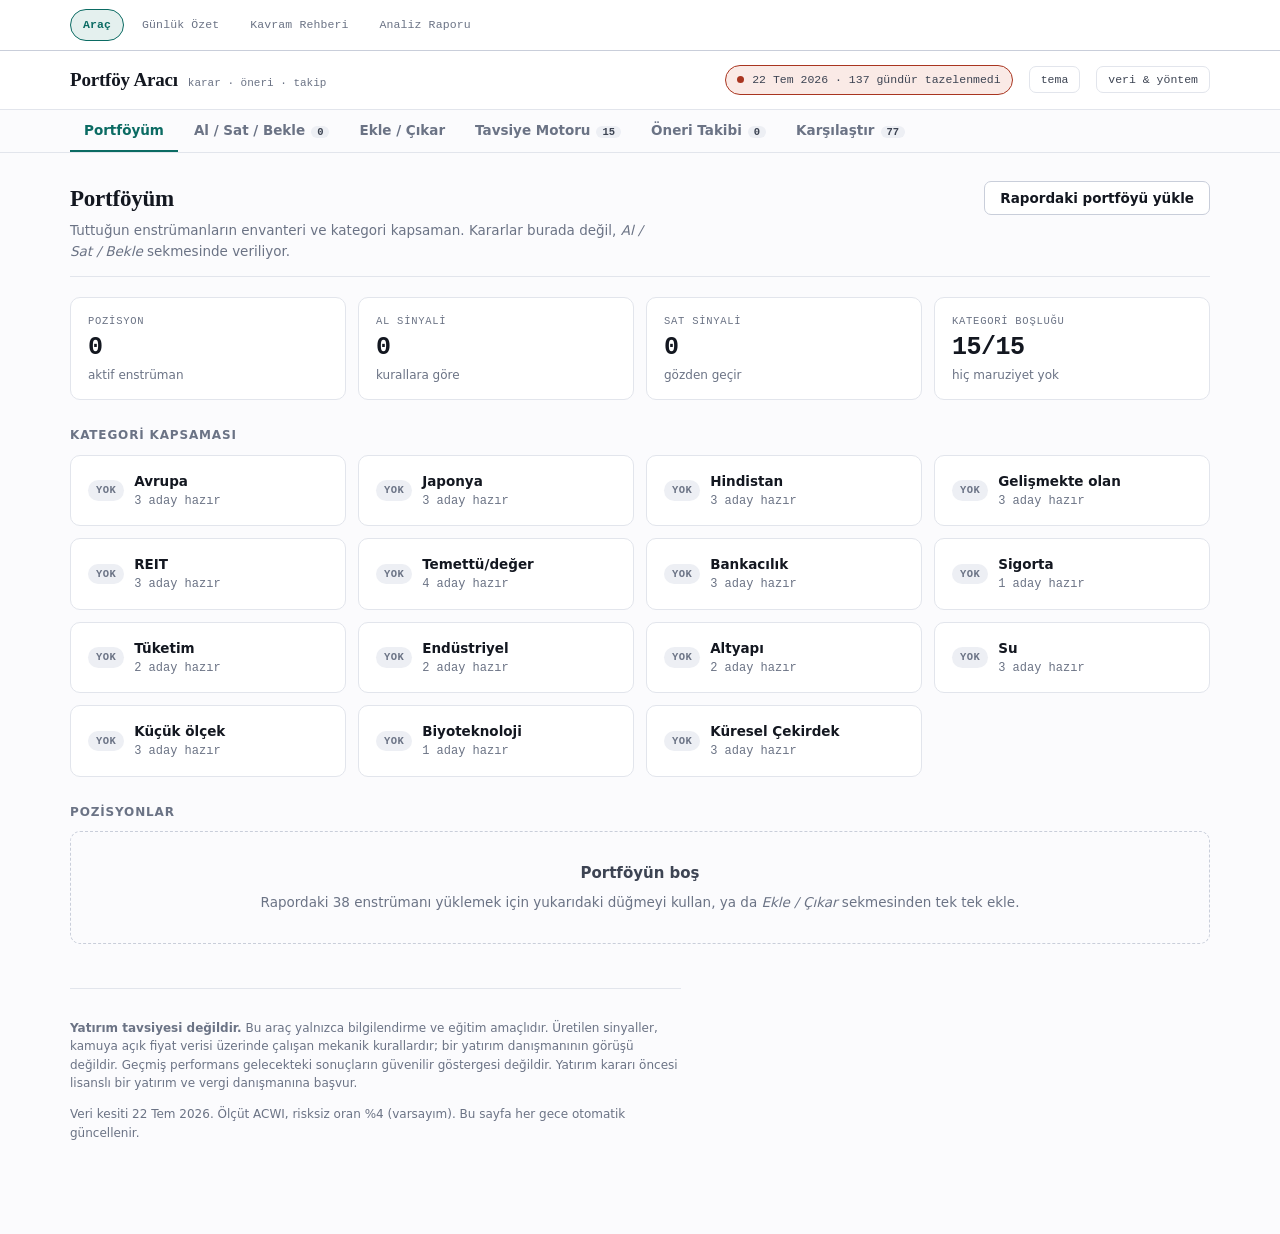
==== commit 366571f8: "Sayfalar arası tutarlı üst navigasyon (sitenav) ekle Dört sayfa (Araç, Günlük Özet, Kavram Rehberi, " ====
--- a/site/index.html
+++ b/site/index.html
@@ -10,6 +10,15 @@
 </head>
 <body>
 
+<nav class="sitenav">
+  <div class="sitenav-in">
+    <a href="index.html" class="sitenav-item active">Araç</a>
+    <a href="ozet.html" class="sitenav-item">Günlük Özet</a>
+    <a href="rehber.html" class="sitenav-item">Kavram Rehberi</a>
+    <a href="rapor.html" class="sitenav-item">Analiz Raporu</a>
+  </div>
+</nav>
+
 <header class="topbar">
   <div class="topbar-in">
     <div class="brand">
@@ -19,8 +28,6 @@
     <div class="freshness" id="freshness" data-state="ok" title="Veri tazeliği">
       <span class="dot"></span><span id="freshText">yükleniyor…</span>
     </div>
-    <a class="iconbtn" href="rehber.html" style="text-decoration:none;display:inline-block" title="Metrikleri gerçek örneklerle açıklayan rehber">kavram rehberi</a>
-    <a class="iconbtn" href="ozet.html" style="text-decoration:none;display:inline-block" title="Maile eklemek için sabit link">günlük özet</a>
     <button class="iconbtn" id="themeBtn" type="button" title="Tema değiştir">tema</button>
     <button class="iconbtn" id="drawerBtn" type="button">veri &amp; yöntem</button>
   </div>
--- a/site/styles.css
+++ b/site/styles.css
@@ -405,6 +405,22 @@
   font-size: 13.5px; z-index: 80; box-shadow: var(--shadow);
 }
 .toast[hidden] { display: none; }
+
+/* ---------- site geneli sayfa gezinme şeridi (4 sayfanın hepsinde aynı) ---------- */
+.sitenav { border-bottom: 1px solid var(--rule-strong); background: var(--surface); }
+.sitenav-in {
+  max-width: 1180px; margin: 0 auto; padding: 9px 20px;
+  display: flex; gap: 5px; flex-wrap: wrap; align-items: center;
+  overflow-x: auto;
+}
+.sitenav-item {
+  font-family: var(--mono); font-size: 11.5px; letter-spacing: .01em;
+  padding: 6px 12px; border-radius: 100px; white-space: nowrap;
+  color: var(--muted); text-decoration: none; border: 1px solid transparent;
+}
+.sitenav-item:hover { background: var(--surface-2); color: var(--ink); }
+.sitenav-item:focus-visible { outline: 2px solid var(--accent); outline-offset: 1px; }
+.sitenav-item.active { background: var(--accent-soft); color: var(--accent); border-color: var(--accent); font-weight: 650; }
 /* inline style yerine :not([hidden]) — [hidden]{display:none}'ı ezmesin diye */
 #ghConnected:not([hidden]) { display: flex; align-items: center; gap: 9px; flex-wrap: wrap; }
 
